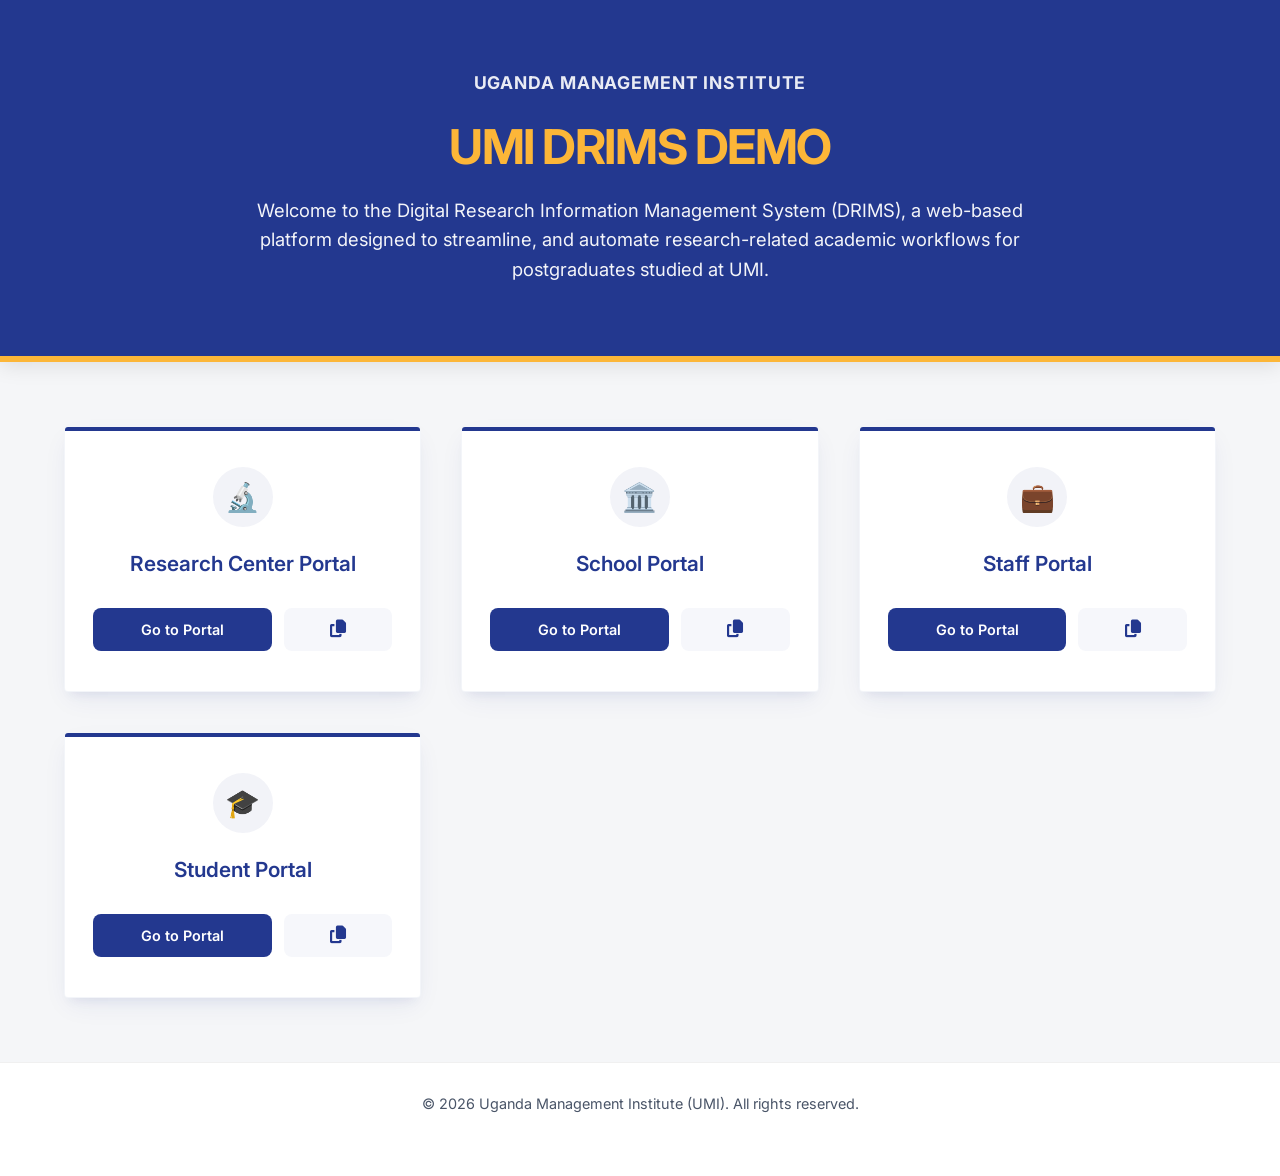
==== index.html @ 0e39c558 "update site" ====
<!DOCTYPE html>
<html lang="en">
<head>
    <meta charset="UTF-8">
    <meta name="viewport" content="width=device-width, initial-scale=1.0">
    <title>UMI DRIMS DEMO</title>
    <link rel="preconnect" href="https://fonts.googleapis.com">
    <link rel="preconnect" href="https://fonts.gstatic.com" crossorigin>
    <link href="https://fonts.googleapis.com/css2?family=Inter:wght@400;500;600;700&display=swap" rel="stylesheet">
    <link rel="stylesheet" href="https://cdnjs.cloudflare.com/ajax/libs/font-awesome/6.5.1/css/all.min.css" crossorigin="anonymous" referrerpolicy="no-referrer" />

    
    <style>
        :root {
            --primary: #23388F;         /* Intergalactic Highway Blue */
            --primary-hover: #192866;   /* Darker Shade Blue */
            --accent-gold: #FCB638;     /* Glowing Lantern Gold */
            --accent-blue: #9FD3EB;     /* Light Budgie Blue */
            --bg-light: #F5F6F8;        /* Gram's Hair Grey */
            --card-bg: #ffffff;
            --text-main: #1A202C;
            --text-muted: #4A5568;
            --shadow: 0 10px 25px -5px rgba(35, 56, 143, 0.08), 0 8px 10px -6px rgba(35, 56, 143, 0.08);
            --shadow-hover: 0 20px 30px -10px rgba(35, 56, 143, 0.18);
            --radius: 4px;
            --transition: all 0.25s cubic-bezier(0.4, 0, 0.2, 1);
        }

        * {
            box-sizing: border-box;
            margin: 0;
            padding: 0;
        }

        body {
            font-family: 'Inter', sans-serif;
            background-color: var(--bg-light);
            color: var(--text-main);
            min-height: 100vh;
            display: flex;
            flex-direction: column;
            align-items: center;
            justify-content: center;
        }

        /* Hero Wrapper to mirror the user manual styling */
        .hero-banner {
            background-color: var(--primary);
            width: 100%;
            padding: 4.5rem 1.5rem;
            text-align: center;
            border-bottom: 6px solid var(--accent-gold);
            color: white;
            box-shadow: 0 4px 20px rgba(0,0,0,0.1);
        }

        .hero-container {
            max-width: 800px;
            margin: 0 auto;
        }

        /* Academic Branding Logo placeholder match */
        .umi-logo-text {
            font-size: 1.1rem;
            font-weight: 700;
            letter-spacing: 0.05em;
            margin-bottom: 1.5rem;
            opacity: 0.9;
        }

        h1 {
            font-size: 3rem;
            font-weight: 700;
            color: var(--accent-gold);
            letter-spacing: -0.03em;
            margin-bottom: 1.25rem;
            text-transform: uppercase;
        }

        .description {
            font-size: 1.15rem;
            line-height: 1.6;
            color: #FFFFFF;
            opacity: 0.95;
            font-weight: 400;
        }

        /* Content Area */
        .main-content {
            max-width: 1200px;
            width: 100%;
            padding: 4rem 1.5rem;
        }

        .grid {
            display: grid;
            grid-template-columns: repeat(auto-fit, minmax(260px, 1fr));
            gap: 2.5rem;
            width: 100%;
        }

        .card {
            background: var(--card-bg);
            border-radius: var(--radius);
            padding: 2.5rem 1.75rem;
            box-shadow: var(--shadow);
            transition: var(--transition);
            display: flex;
            flex-direction: column;
            justify-content: space-between;
            align-items: center;
            border: 1px solid rgba(35, 56, 143, 0.05);
            position: relative;
            overflow: hidden;
        }

        /* Subtle top line indicator on cards matching branding */
        .card::before {
            content: '';
            position: absolute;
            top: 0;
            left: 0;
            width: 100%;
            height: 4px;
            background: var(--primary);
            transition: var(--transition);
        }

        .card:hover::before {
            background: var(--accent-gold);
        }

        .card:hover {
            transform: translateY(-6px);
            box-shadow: var(--shadow-hover);
        }

        .card-icon {
            background: rgba(35, 56, 143, 0.06);
            color: var(--primary);
            width: 60px;
            height: 60px;
            border-radius: 50%;
            display: flex;
            align-items: center;
            justify-content: center;
            font-size: 1.75rem;
            margin-bottom: 1.5rem;
            transition: var(--transition);
        }

        .card:hover .card-icon {
            background: rgba(252, 182, 56, 0.15);
            color: #d68f1c;
        }

        .card-name {
            font-size: 1.3rem;
            font-weight: 600;
            margin-bottom: 2rem;
            color: var(--primary);
            text-align: center;
        }

        .actions {
            display: flex;
            gap: 0.75rem;
            width: 100%;
        }

        .btn {
            font-family: inherit;
            font-size: 0.9rem;
            font-weight: 600;
            padding: 0.8rem 1.2rem;
            border-radius: 8px;
            cursor: pointer;
            transition: var(--transition);
            display: inline-flex;
            align-items: center;
            justify-content: center;
            border: none;
        }

        .btn-primary {
            background: var(--primary);
            color: white;
            text-decoration: none;
            flex: 2;
        }

        .btn-primary:hover {
            background: var(--primary-hover);
        }

        .btn-secondary {
            background: rgba(35, 56, 143, 0.04);
            color: var(--primary);
            flex: 1;
        }

        .btn-secondary:hover {
            background: rgba(35, 56, 143, 0.15);
        }

        /* Active copied state matching Accent Blue palette */
        .btn-secondary.copied {
            background: var(--accent-blue);
            color: #1a4457;
        }

        footer {
            text-align: center;
            padding: 2rem 1.5rem 4rem 1.5rem;
            font-size: 0.9rem;
            color: var(--text-muted);
            width: 100%;
            border-top: 1px solid rgba(0,0,0,0.06);
            background: white;
            margin-top: auto;
        }
    </style>
</head>
<body>

    <header class="hero-banner">
        <div class="hero-container">
            <div class="umi-logo-text">UGANDA MANAGEMENT INSTITUTE</div>
            <h1>UMI DRIMS DEMO</h1>
            <p class="description">
                Welcome to the Digital Research Information Management System (DRIMS), a web-based platform designed to streamline, and automate research-related academic workflows for postgraduates studied at UMI.
            </p>
        </div>
    </header>

    <main class="main-content">
        <div class="grid">
            <div class="card">
                <div class="card-icon">🔬</div>
                <h2 class="card-name">Research Center Portal</h2>
                <div class="actions">
                    <a href="https://drimrcdemo.netlify.app" target="_blank" class="btn btn-primary">Go to Portal</a>
                    <button class="btn btn-secondary" onclick="copyLink('https://drimrcdemo.netlify.app', this)"><i class="fa-solid fa-copy fa-lg"></i></button>
                </div>
            </div>

            <div class="card">
                <div class="card-icon">🏛️</div>
                <h2 class="card-name">School Portal</h2>
                <div class="actions">
                    <a href="https://drimschooldemo.netlify.app" target="_blank" class="btn btn-primary">Go to Portal</a>
                    <button class="btn btn-secondary" onclick="copyLink('https://drimschooldemo.netlify.app', this)"><i class="fa-solid fa-copy fa-lg"></i></button>
                </div>
            </div>

            <div class="card">
                <div class="card-icon">💼</div>
                <h2 class="card-name">Staff Portal</h2>
                <div class="actions">
                    <a href="https://drimstaffdemo.netlify.app" target="_blank" class="btn btn-primary">Go to Portal</a>
                    <button class="btn btn-secondary" onclick="copyLink('https://drimstaffdemo.netlify.app', this)"><i class="fa-solid fa-copy fa-lg"></i></button>
                </div>
            </div>

            <div class="card">
                <div class="card-icon">🎓</div>
                <h2 class="card-name">Student Portal</h2>
                <div class="actions">
                    <a href="https://drimstudentdemo.netlify.app" target="_blank" class="btn btn-primary">Go to Portal</a>
                    <button class="btn btn-secondary" onclick="copyLink('https://drimstudentdemo.netlify.app', this)"><i class="fa-solid fa-copy fa-lg"></i></button>
                </div>
            </div>
        </div>
    </main>

    <footer>
        <p>&copy; 2026 Uganda Management Institute (UMI). All rights reserved.</p>
    </footer>

    <script>
        // Copy function utilizing modern Clipboard Web API
        function copyLink(text, buttonElement) {
            navigator.clipboard.writeText(text).then(() => {
                const originalText = buttonElement.innerText;
                buttonElement.innerText = "Copied!";
                buttonElement.classList.add('copied');
                buttonElement.disabled = true;

                setTimeout(() => {
                    buttonElement.innerText = originalText;
                    buttonElement.classList.remove('copied');
                    buttonElement.disabled = false;
                }, 1800);
            }).catch(err => {
                console.error('Execution failure on copy utility: ', err);
            });
        }
    </script>
</body>
</html>
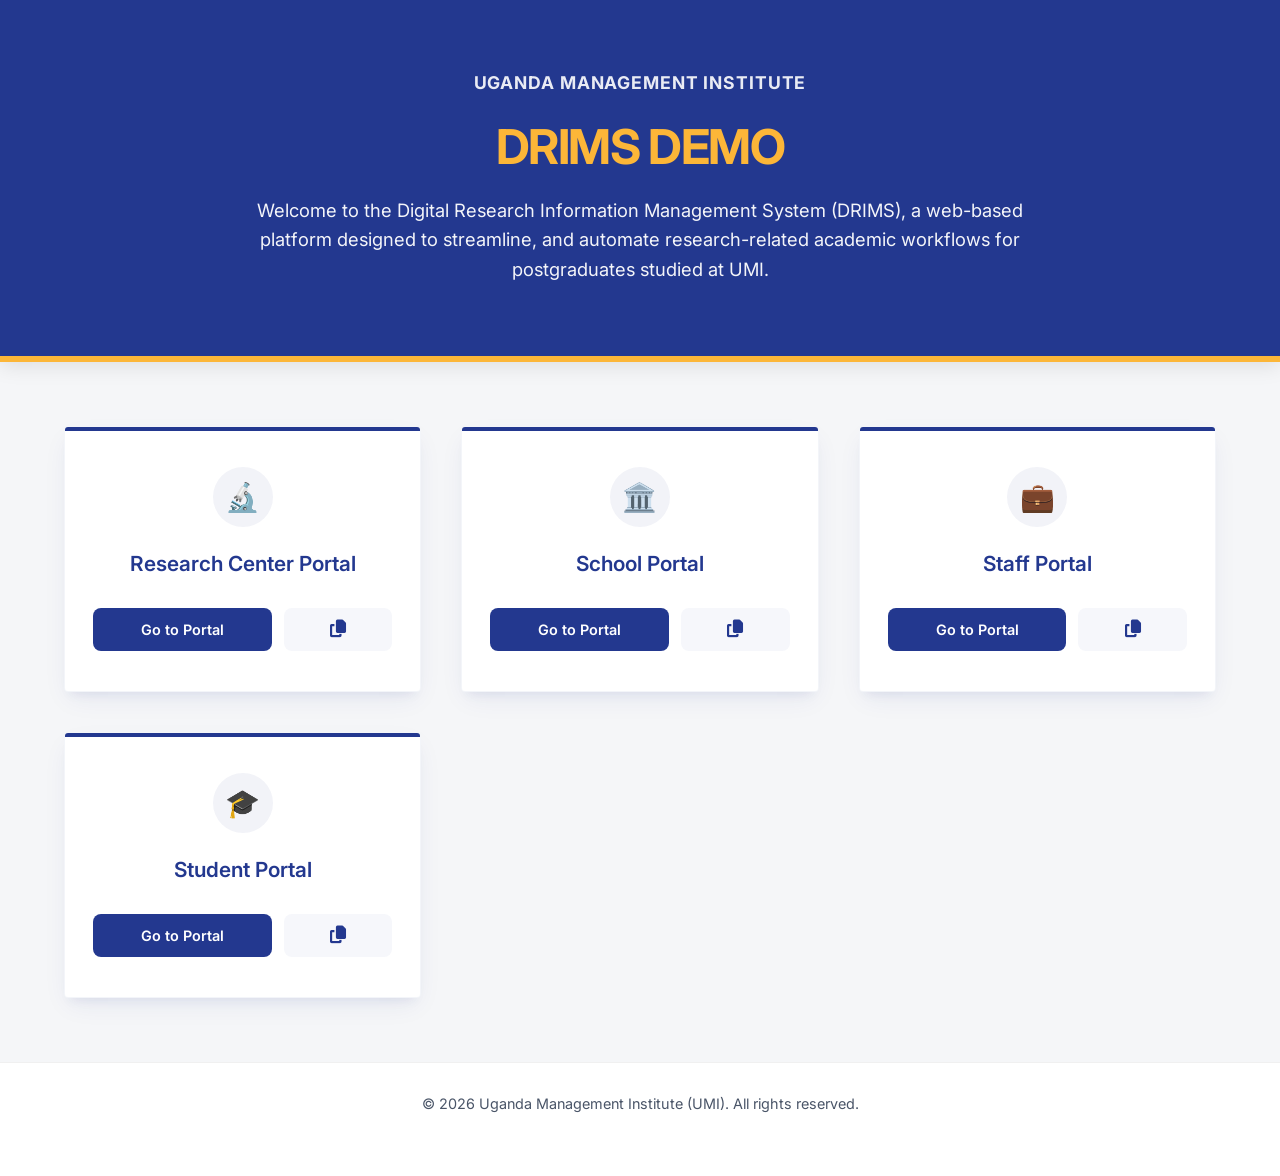
==== commit f3d2a7ad: "update site" ====
--- a/index.html
+++ b/index.html
@@ -226,7 +226,7 @@
     <header class="hero-banner">
         <div class="hero-container">
             <div class="umi-logo-text">UGANDA MANAGEMENT INSTITUTE</div>
-            <h1>UMI DRIMS DEMO</h1>
+            <h1>DRIMS DEMO</h1>
             <p class="description">
                 Welcome to the Digital Research Information Management System (DRIMS), a web-based platform designed to streamline, and automate research-related academic workflows for postgraduates studied at UMI.
             </p>
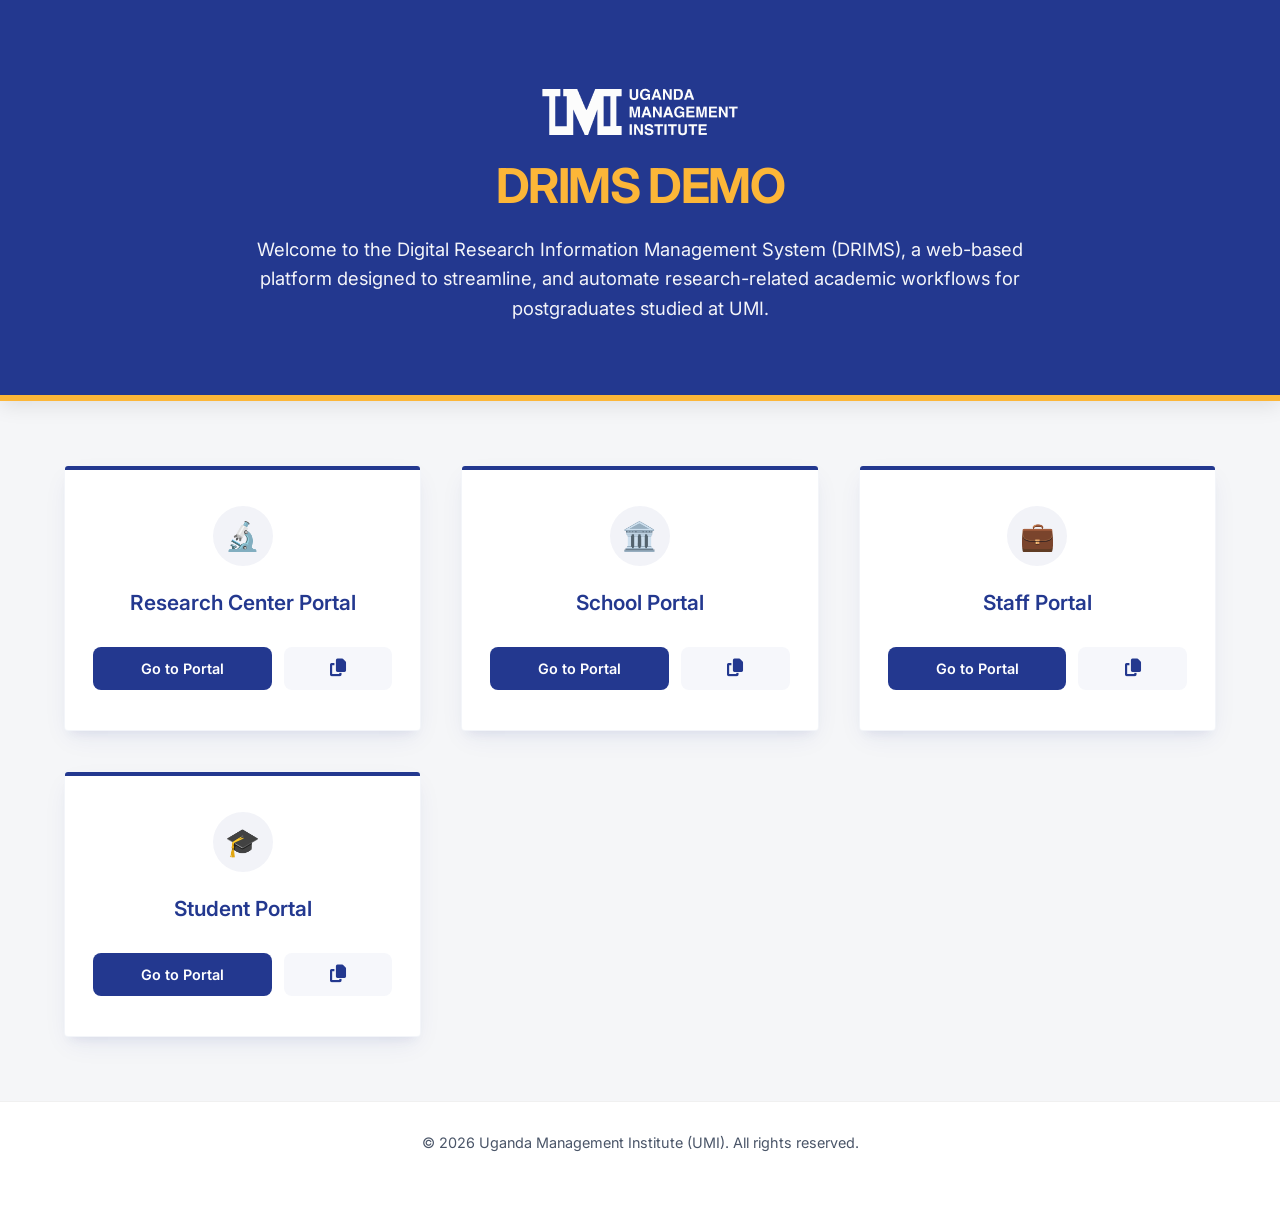
==== commit f655c31d: "update site" ====
--- a/index.html
+++ b/index.html
@@ -225,7 +225,8 @@
 
     <header class="hero-banner">
         <div class="hero-container">
-            <div class="umi-logo-text">UGANDA MANAGEMENT INSTITUTE</div>
+            <img src="/public/logo.png" alt="Uganda Management Institute Logo" class="umi-logo">
+            
             <h1>DRIMS DEMO</h1>
             <p class="description">
                 Welcome to the Digital Research Information Management System (DRIMS), a web-based platform designed to streamline, and automate research-related academic workflows for postgraduates studied at UMI.
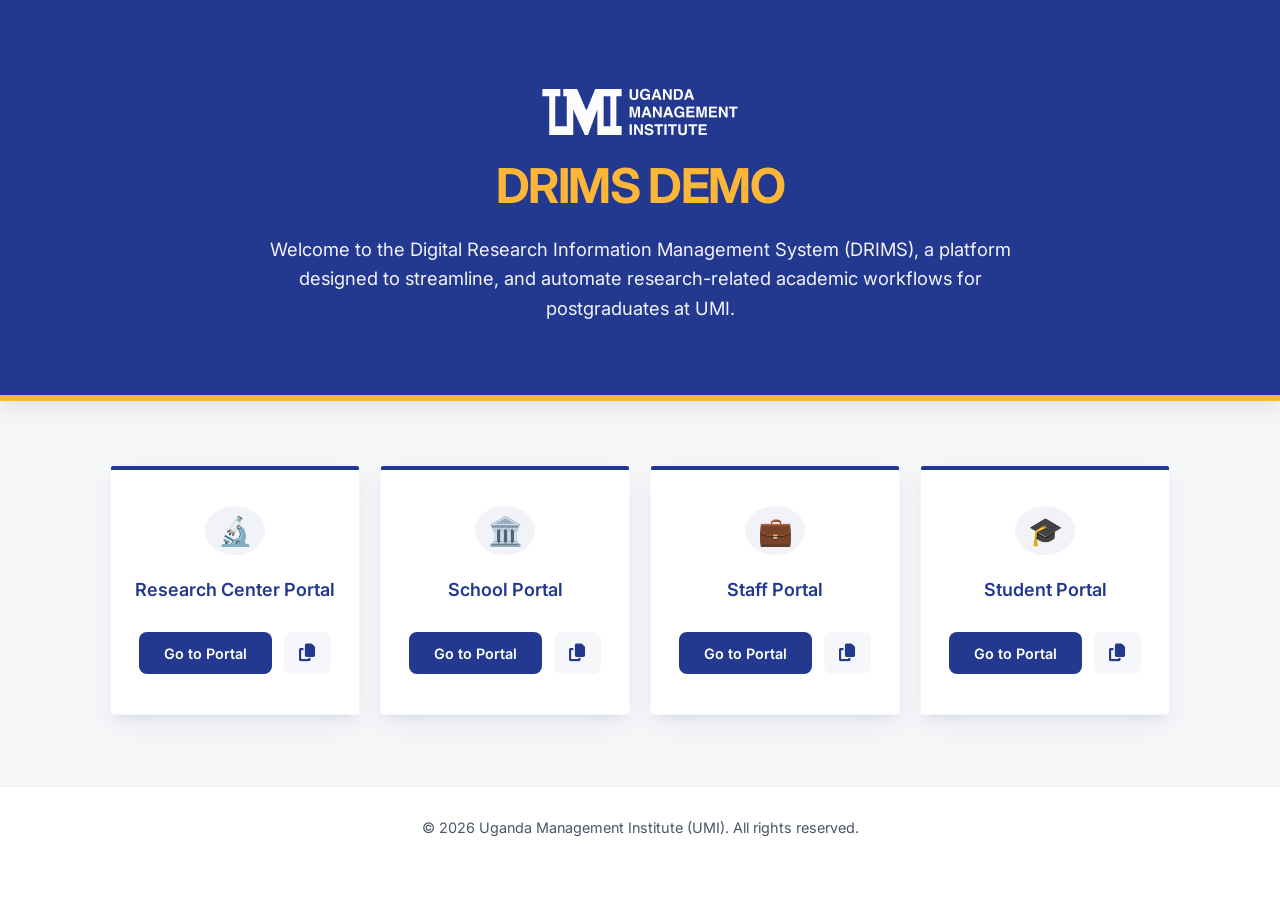
==== commit 14176b51: "update site" ====
--- a/index.html
+++ b/index.html
@@ -22,7 +22,7 @@
             --text-muted: #4A5568;
             --shadow: 0 10px 25px -5px rgba(35, 56, 143, 0.08), 0 8px 10px -6px rgba(35, 56, 143, 0.08);
             --shadow-hover: 0 20px 30px -10px rgba(35, 56, 143, 0.18);
-            --radius: 4px;
+            --radius: 3px;
             --transition: all 0.25s cubic-bezier(0.4, 0, 0.2, 1);
         }
 
@@ -77,6 +77,12 @@
             text-transform: uppercase;
         }
 
+        h2.card-name {
+            width: 220px;
+            font-size: 18px;
+
+        }
+
         .description {
             font-size: 1.15rem;
             line-height: 1.6;
@@ -93,15 +99,19 @@
         }
 
         .grid {
-            display: grid;
-            grid-template-columns: repeat(auto-fit, minmax(260px, 1fr));
-            gap: 2.5rem;
+            display: flex;
+            flex-wrap: wrap;
+            gap: 20px;
+            justify-content: center;
+            align-items: center;
             width: 100%;
         }
 
         .card {
             background: var(--card-bg);
             border-radius: var(--radius);
+            max-height: 250px;
+            width: 250px;
             padding: 2.5rem 1.75rem;
             box-shadow: var(--shadow);
             transition: var(--transition);
@@ -113,6 +123,13 @@
             position: relative;
             overflow: hidden;
         }
+      
+         div.card:nth-of-type(1) {
+             height: 250px;
+             width: 250px;
+        }
+
+
 
         /* Subtle top line indicator on cards matching branding */
         .card::before {
@@ -197,6 +214,7 @@
             background: rgba(35, 56, 143, 0.04);
             color: var(--primary);
             flex: 1;
+            padding: 0;
         }
 
         .btn-secondary:hover {
@@ -229,7 +247,7 @@
             
             <h1>DRIMS DEMO</h1>
             <p class="description">
-                Welcome to the Digital Research Information Management System (DRIMS), a web-based platform designed to streamline, and automate research-related academic workflows for postgraduates studied at UMI.
+                Welcome to the Digital Research Information Management System (DRIMS), a platform designed to streamline, and automate research-related academic workflows for postgraduates at UMI.
             </p>
         </div>
     </header>
@@ -282,14 +300,23 @@
         // Copy function utilizing modern Clipboard Web API
         function copyLink(text, buttonElement) {
             navigator.clipboard.writeText(text).then(() => {
-                const originalText = buttonElement.innerText;
-                buttonElement.innerText = "Copied!";
+                // Select the icon element inside the clicked button
+                const iconElement = buttonElement.querySelector('i');
+                
+                // Save the original classes so we can restore them later
+                const originalClasses = iconElement.className;
+                
+                // Apply the checkmark icon and visual active style class
+                iconElement.className = 'fa-solid fa-check';
                 buttonElement.classList.add('copied');
+                buttonElement.setAttribute('title', 'Copied!');
                 buttonElement.disabled = true;
 
+                // Revert back to original copy icon state after 1.8 seconds
                 setTimeout(() => {
-                    buttonElement.innerText = originalText;
+                    iconElement.className = originalClasses;
                     buttonElement.classList.remove('copied');
+                    buttonElement.setAttribute('title', 'Copy Link');
                     buttonElement.disabled = false;
                 }, 1800);
             }).catch(err => {
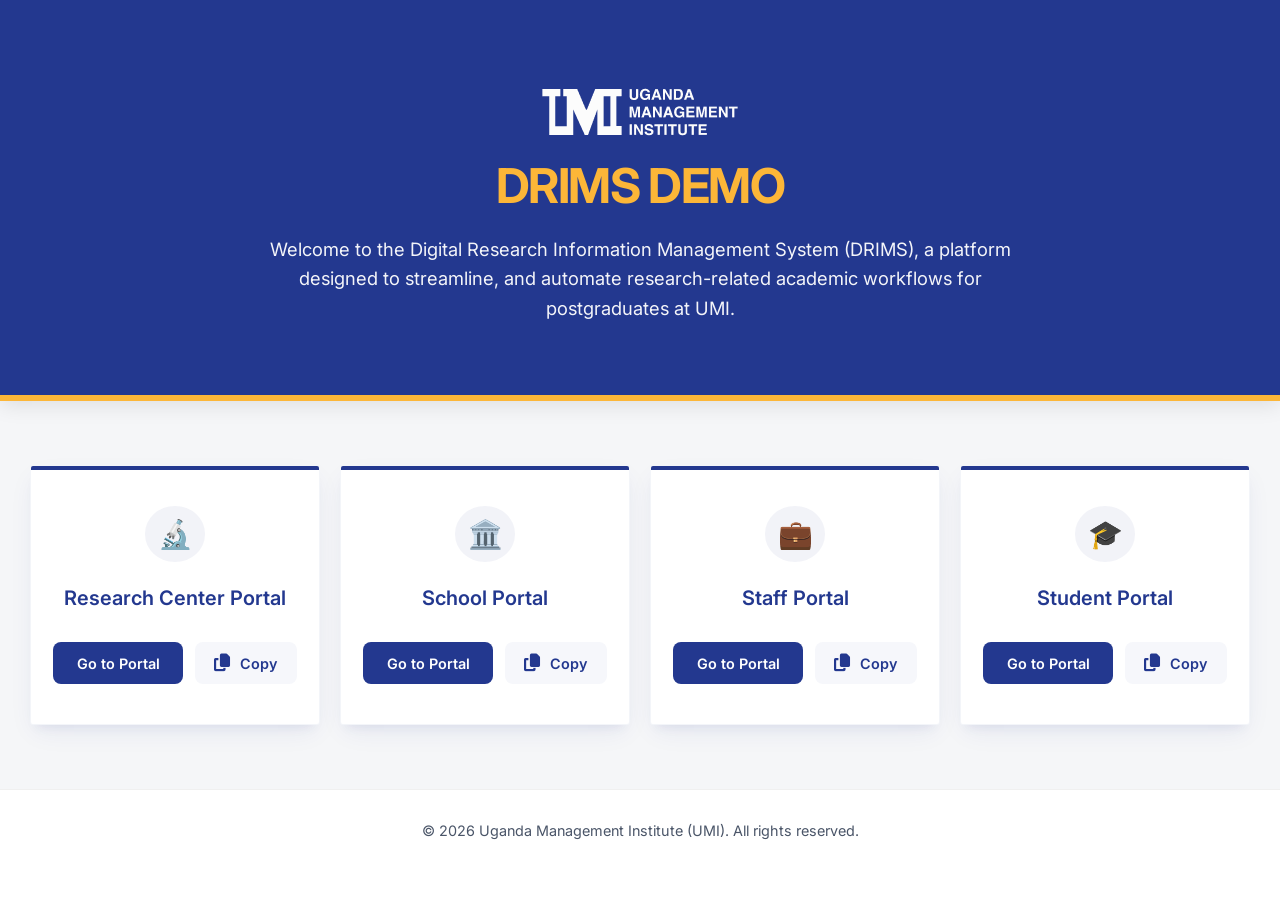
==== commit 7a5adba1: "update site" ====
--- a/index.html
+++ b/index.html
@@ -78,8 +78,8 @@
         }
 
         h2.card-name {
-            width: 220px;
-            font-size: 18px;
+            width: 240px;
+            font-size: 20px;
 
         }
 
@@ -93,7 +93,7 @@
 
         /* Content Area */
         .main-content {
-            max-width: 1200px;
+            max-width: 1280px;
             width: 100%;
             padding: 4rem 1.5rem;
         }
@@ -110,9 +110,9 @@
         .card {
             background: var(--card-bg);
             border-radius: var(--radius);
-            max-height: 250px;
-            width: 250px;
-            padding: 2.5rem 1.75rem;
+            height: 260px;
+            width: 290px;
+            padding: 2.5rem 1.4rem;
             box-shadow: var(--shadow);
             transition: var(--transition);
             display: flex;
@@ -124,10 +124,10 @@
             overflow: hidden;
         }
       
-         div.card:nth-of-type(1) {
+         /* div.card:nth-of-type(1) {
              height: 250px;
              width: 250px;
-        }
+        } */
 
 
 
@@ -214,7 +214,9 @@
             background: rgba(35, 56, 143, 0.04);
             color: var(--primary);
             flex: 1;
-            padding: 0;
+            gap: 10px;
+            text-align: left;
+            justify-content: center;
         }
 
         .btn-secondary:hover {
@@ -259,7 +261,7 @@
                 <h2 class="card-name">Research Center Portal</h2>
                 <div class="actions">
                     <a href="https://drimrcdemo.netlify.app" target="_blank" class="btn btn-primary">Go to Portal</a>
-                    <button class="btn btn-secondary" onclick="copyLink('https://drimrcdemo.netlify.app', this)"><i class="fa-solid fa-copy fa-lg"></i></button>
+                    <button class="btn btn-secondary" onclick="copyLink('https://drimrcdemo.netlify.app', this)"><i class="fa-solid fa-copy fa-lg"></i>Copy</button>
                 </div>
             </div>
 
@@ -268,7 +270,7 @@
                 <h2 class="card-name">School Portal</h2>
                 <div class="actions">
                     <a href="https://drimschooldemo.netlify.app" target="_blank" class="btn btn-primary">Go to Portal</a>
-                    <button class="btn btn-secondary" onclick="copyLink('https://drimschooldemo.netlify.app', this)"><i class="fa-solid fa-copy fa-lg"></i></button>
+                    <button class="btn btn-secondary" onclick="copyLink('https://drimschooldemo.netlify.app', this)"><i class="fa-solid fa-copy fa-lg"></i> Copy</button>
                 </div>
             </div>
 
@@ -277,7 +279,7 @@
                 <h2 class="card-name">Staff Portal</h2>
                 <div class="actions">
                     <a href="https://drimstaffdemo.netlify.app" target="_blank" class="btn btn-primary">Go to Portal</a>
-                    <button class="btn btn-secondary" onclick="copyLink('https://drimstaffdemo.netlify.app', this)"><i class="fa-solid fa-copy fa-lg"></i></button>
+                    <button class="btn btn-secondary" onclick="copyLink('https://drimstaffdemo.netlify.app', this)"><i class="fa-solid fa-copy fa-lg"></i>Copy</button>
                 </div>
             </div>
 
@@ -286,7 +288,7 @@
                 <h2 class="card-name">Student Portal</h2>
                 <div class="actions">
                     <a href="https://drimstudentdemo.netlify.app" target="_blank" class="btn btn-primary">Go to Portal</a>
-                    <button class="btn btn-secondary" onclick="copyLink('https://drimstudentdemo.netlify.app', this)"><i class="fa-solid fa-copy fa-lg"></i></button>
+                    <button class="btn btn-secondary" onclick="copyLink('https://drimstudentdemo.netlify.app', this)"><i class="fa-solid fa-copy fa-lg"></i>Copy</button>
                 </div>
             </div>
         </div>
@@ -300,21 +302,18 @@
         // Copy function utilizing modern Clipboard Web API
         function copyLink(text, buttonElement) {
             navigator.clipboard.writeText(text).then(() => {
-                // Select the icon element inside the clicked button
-                const iconElement = buttonElement.querySelector('i');
+                // Store original template configuration
+                const originalMarkup = buttonElement.innerHTML;
                 
-                // Save the original classes so we can restore them later
-                const originalClasses = iconElement.className;
-                
-                // Apply the checkmark icon and visual active style class
-                iconElement.className = 'fa-solid fa-check';
+                // Set the new layout containing both the checkmark icon and the "Copied!" string literal
+                buttonElement.innerHTML = '<i class="fa-solid fa-check"></i> Copied!';
                 buttonElement.classList.add('copied');
                 buttonElement.setAttribute('title', 'Copied!');
                 buttonElement.disabled = true;
 
-                // Revert back to original copy icon state after 1.8 seconds
+                // Revert safely back to default configuration after timeout expires
                 setTimeout(() => {
-                    iconElement.className = originalClasses;
+                    buttonElement.innerHTML = originalMarkup;
                     buttonElement.classList.remove('copied');
                     buttonElement.setAttribute('title', 'Copy Link');
                     buttonElement.disabled = false;
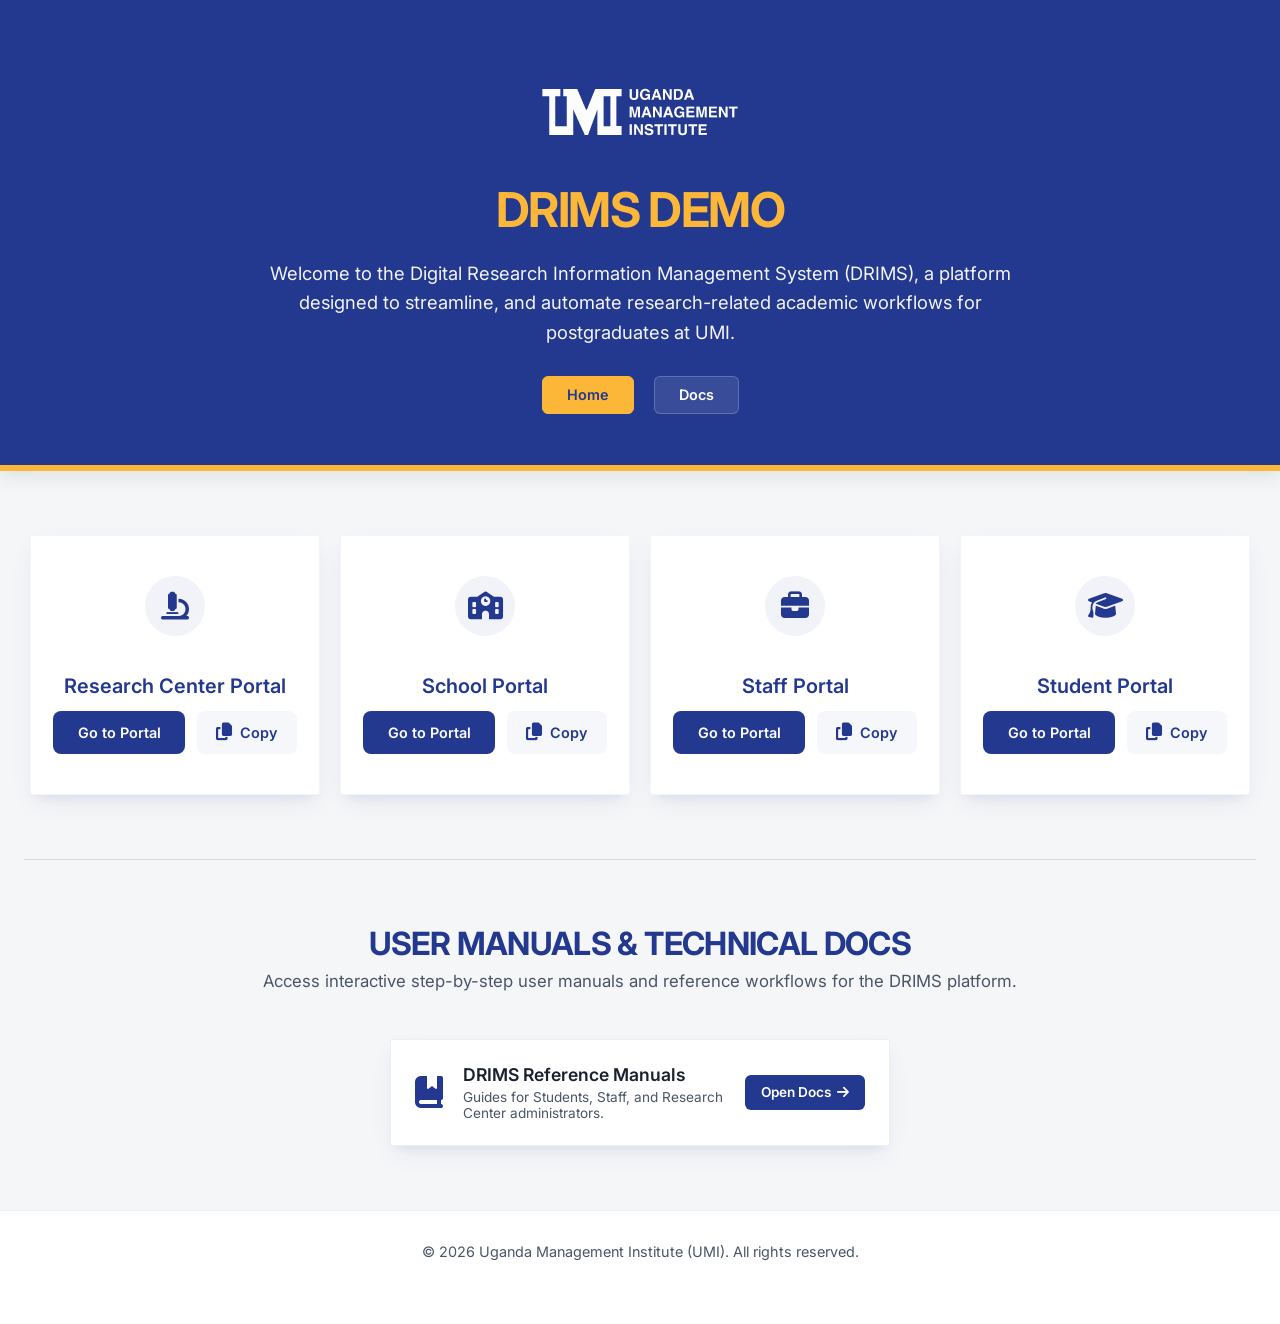
==== commit 0bea51c3: "update site" ====
--- a/index.html
+++ b/index.html
@@ -8,265 +8,42 @@
     <link rel="preconnect" href="https://fonts.gstatic.com" crossorigin>
     <link href="https://fonts.googleapis.com/css2?family=Inter:wght@400;500;600;700&display=swap" rel="stylesheet">
     <link rel="stylesheet" href="https://cdnjs.cloudflare.com/ajax/libs/font-awesome/6.5.1/css/all.min.css" crossorigin="anonymous" referrerpolicy="no-referrer" />
-
     
-    <style>
-        :root {
-            --primary: #23388F;         /* Intergalactic Highway Blue */
-            --primary-hover: #192866;   /* Darker Shade Blue */
-            --accent-gold: #FCB638;     /* Glowing Lantern Gold */
-            --accent-blue: #9FD3EB;     /* Light Budgie Blue */
-            --bg-light: #F5F6F8;        /* Gram's Hair Grey */
-            --card-bg: #ffffff;
-            --text-main: #1A202C;
-            --text-muted: #4A5568;
-            --shadow: 0 10px 25px -5px rgba(35, 56, 143, 0.08), 0 8px 10px -6px rgba(35, 56, 143, 0.08);
-            --shadow-hover: 0 20px 30px -10px rgba(35, 56, 143, 0.18);
-            --radius: 3px;
-            --transition: all 0.25s cubic-bezier(0.4, 0, 0.2, 1);
-        }
-
-        * {
-            box-sizing: border-box;
-            margin: 0;
-            padding: 0;
-        }
-
-        body {
-            font-family: 'Inter', sans-serif;
-            background-color: var(--bg-light);
-            color: var(--text-main);
-            min-height: 100vh;
-            display: flex;
-            flex-direction: column;
-            align-items: center;
-            justify-content: center;
-        }
-
-        /* Hero Wrapper to mirror the user manual styling */
-        .hero-banner {
-            background-color: var(--primary);
-            width: 100%;
-            padding: 4.5rem 1.5rem;
-            text-align: center;
-            border-bottom: 6px solid var(--accent-gold);
-            color: white;
-            box-shadow: 0 4px 20px rgba(0,0,0,0.1);
-        }
-
-        .hero-container {
-            max-width: 800px;
-            margin: 0 auto;
-        }
-
-        /* Academic Branding Logo placeholder match */
-        .umi-logo-text {
-            font-size: 1.1rem;
-            font-weight: 700;
-            letter-spacing: 0.05em;
-            margin-bottom: 1.5rem;
-            opacity: 0.9;
-        }
-
-        h1 {
-            font-size: 3rem;
-            font-weight: 700;
-            color: var(--accent-gold);
-            letter-spacing: -0.03em;
-            margin-bottom: 1.25rem;
-            text-transform: uppercase;
-        }
-
-        h2.card-name {
-            width: 240px;
-            font-size: 20px;
-
-        }
-
-        .description {
-            font-size: 1.15rem;
-            line-height: 1.6;
-            color: #FFFFFF;
-            opacity: 0.95;
-            font-weight: 400;
-        }
-
-        /* Content Area */
-        .main-content {
-            max-width: 1280px;
-            width: 100%;
-            padding: 4rem 1.5rem;
-        }
-
-        .grid {
-            display: flex;
-            flex-wrap: wrap;
-            gap: 20px;
-            justify-content: center;
-            align-items: center;
-            width: 100%;
-        }
-
-        .card {
-            background: var(--card-bg);
-            border-radius: var(--radius);
-            height: 260px;
-            width: 290px;
-            padding: 2.5rem 1.4rem;
-            box-shadow: var(--shadow);
-            transition: var(--transition);
-            display: flex;
-            flex-direction: column;
-            justify-content: space-between;
-            align-items: center;
-            border: 1px solid rgba(35, 56, 143, 0.05);
-            position: relative;
-            overflow: hidden;
-        }
-      
-         /* div.card:nth-of-type(1) {
-             height: 250px;
-             width: 250px;
-        } */
-
-
-
-        /* Subtle top line indicator on cards matching branding */
-        .card::before {
-            content: '';
-            position: absolute;
-            top: 0;
-            left: 0;
-            width: 100%;
-            height: 4px;
-            background: var(--primary);
-            transition: var(--transition);
-        }
-
-        .card:hover::before {
-            background: var(--accent-gold);
-        }
-
-        .card:hover {
-            transform: translateY(-6px);
-            box-shadow: var(--shadow-hover);
-        }
-
-        .card-icon {
-            background: rgba(35, 56, 143, 0.06);
-            color: var(--primary);
-            width: 60px;
-            height: 60px;
-            border-radius: 50%;
-            display: flex;
-            align-items: center;
-            justify-content: center;
-            font-size: 1.75rem;
-            margin-bottom: 1.5rem;
-            transition: var(--transition);
-        }
-
-        .card:hover .card-icon {
-            background: rgba(252, 182, 56, 0.15);
-            color: #d68f1c;
-        }
-
-        .card-name {
-            font-size: 1.3rem;
-            font-weight: 600;
-            margin-bottom: 2rem;
-            color: var(--primary);
-            text-align: center;
-        }
-
-        .actions {
-            display: flex;
-            gap: 0.75rem;
-            width: 100%;
-        }
-
-        .btn {
-            font-family: inherit;
-            font-size: 0.9rem;
-            font-weight: 600;
-            padding: 0.8rem 1.2rem;
-            border-radius: 8px;
-            cursor: pointer;
-            transition: var(--transition);
-            display: inline-flex;
-            align-items: center;
-            justify-content: center;
-            border: none;
-        }
-
-        .btn-primary {
-            background: var(--primary);
-            color: white;
-            text-decoration: none;
-            flex: 2;
-        }
-
-        .btn-primary:hover {
-            background: var(--primary-hover);
-        }
-
-        .btn-secondary {
-            background: rgba(35, 56, 143, 0.04);
-            color: var(--primary);
-            flex: 1;
-            gap: 10px;
-            text-align: left;
-            justify-content: center;
-        }
-
-        .btn-secondary:hover {
-            background: rgba(35, 56, 143, 0.15);
-        }
-
-        /* Active copied state matching Accent Blue palette */
-        .btn-secondary.copied {
-            background: var(--accent-blue);
-            color: #1a4457;
-        }
-
-        footer {
-            text-align: center;
-            padding: 2rem 1.5rem 4rem 1.5rem;
-            font-size: 0.9rem;
-            color: var(--text-muted);
-            width: 100%;
-            border-top: 1px solid rgba(0,0,0,0.06);
-            background: white;
-            margin-top: auto;
-        }
-    </style>
+    <link rel="stylesheet" href="/public/style.css">
 </head>
 <body>
 
     <header class="hero-banner">
         <div class="hero-container">
             <img src="/public/logo.png" alt="Uganda Management Institute Logo" class="umi-logo">
-            
             <h1>DRIMS DEMO</h1>
             <p class="description">
                 Welcome to the Digital Research Information Management System (DRIMS), a platform designed to streamline, and automate research-related academic workflows for postgraduates at UMI.
             </p>
+        </div>
+        <div class="nav-menu">
+          <a href="index.html" class="btn-view-docs active" title="Home Dashboard">
+            Home
+          </a>
+          <a href="docs/index.html" class="btn-view-docs" title="Open Documentation">
+            Docs
+          </a>
         </div>
     </header>
 
     <main class="main-content">
         <div class="grid">
             <div class="card">
-                <div class="card-icon">🔬</div>
+                <div class="card-icon"><i class="fa-solid fa-microscope"></i></div>
                 <h2 class="card-name">Research Center Portal</h2>
                 <div class="actions">
                     <a href="https://drimrcdemo.netlify.app" target="_blank" class="btn btn-primary">Go to Portal</a>
-                    <button class="btn btn-secondary" onclick="copyLink('https://drimrcdemo.netlify.app', this)"><i class="fa-solid fa-copy fa-lg"></i>Copy</button>
+                    <button class="btn btn-secondary" onclick="copyLink('https://drimrcdemo.netlify.app', this)"><i class="fa-solid fa-copy fa-lg"></i> Copy</button>
                 </div>
             </div>
 
             <div class="card">
-                <div class="card-icon">🏛️</div>
+                <div class="card-icon"><i class="fa-solid fa-school"></i></div>
                 <h2 class="card-name">School Portal</h2>
                 <div class="actions">
                     <a href="https://drimschooldemo.netlify.app" target="_blank" class="btn btn-primary">Go to Portal</a>
@@ -275,23 +52,45 @@
             </div>
 
             <div class="card">
-                <div class="card-icon">💼</div>
+                <div class="card-icon"><i class="fa-solid fa-briefcase"></i></div>
                 <h2 class="card-name">Staff Portal</h2>
                 <div class="actions">
                     <a href="https://drimstaffdemo.netlify.app" target="_blank" class="btn btn-primary">Go to Portal</a>
-                    <button class="btn btn-secondary" onclick="copyLink('https://drimstaffdemo.netlify.app', this)"><i class="fa-solid fa-copy fa-lg"></i>Copy</button>
+                    <button class="btn btn-secondary" onclick="copyLink('https://drimstaffdemo.netlify.app', this)"><i class="fa-solid fa-copy fa-lg"></i> Copy</button>
                 </div>
             </div>
 
             <div class="card">
-                <div class="card-icon">🎓</div>
+                <div class="card-icon"><i class="fa-solid fa-graduation-cap"></i></div>
                 <h2 class="card-name">Student Portal</h2>
                 <div class="actions">
                     <a href="https://drimstudentdemo.netlify.app" target="_blank" class="btn btn-primary">Go to Portal</a>
-                    <button class="btn btn-secondary" onclick="copyLink('https://drimstudentdemo.netlify.app', this)"><i class="fa-solid fa-copy fa-lg"></i>Copy</button>
+                    <button class="btn btn-secondary" onclick="copyLink('https://drimstudentdemo.netlify.app', this)"><i class="fa-solid fa-copy fa-lg"></i> Copy</button>
                 </div>
             </div>
         </div>
+
+        <hr class="section-separator">
+
+        <section>
+            <h2 class="section-title">User Manuals & Technical Docs</h2>
+            <p class="section-subtitle">Access interactive step-by-step user manuals and reference workflows for the DRIMS platform.</p>
+            
+            <div class="manuals-container">
+                <div class="manual-card">
+                    <div class="manual-info">
+                        <div class="manual-file-icon"><i class="fa-solid fa-book-bookmark"></i></div>
+                        <div class="manual-meta">
+                            <h3>DRIMS Reference Manuals</h3>
+                            <p>Guides for Students, Staff, and Research Center administrators.</p>
+                        </div>
+                    </div>
+                    <a href="docs/index.html" class="btn-main-view-docs" title="Open Documentation">
+                        Open Docs <i class="fa-solid fa-arrow-right"></i>
+                    </a>
+                </div>
+            </div>
+        </section>
     </main>
 
     <footer>
@@ -299,19 +98,14 @@
     </footer>
 
     <script>
-        // Copy function utilizing modern Clipboard Web API
         function copyLink(text, buttonElement) {
             navigator.clipboard.writeText(text).then(() => {
-                // Store original template configuration
                 const originalMarkup = buttonElement.innerHTML;
-                
-                // Set the new layout containing both the checkmark icon and the "Copied!" string literal
                 buttonElement.innerHTML = '<i class="fa-solid fa-check"></i> Copied!';
                 buttonElement.classList.add('copied');
                 buttonElement.setAttribute('title', 'Copied!');
                 buttonElement.disabled = true;
 
-                // Revert safely back to default configuration after timeout expires
                 setTimeout(() => {
                     buttonElement.innerHTML = originalMarkup;
                     buttonElement.classList.remove('copied');
--- a/public/style.css
+++ b/public/style.css
@@ -0,0 +1,386 @@
+:root {
+    --primary: #23388F;         /* Intergalactic Highway Blue */
+    --primary-hover: #192866;   /* Darker Shade Blue */
+    --accent-gold: #FCB638;     /* Glowing Lantern Gold */
+    --accent-blue: #9FD3EB;     /* Light Budgie Blue */
+    --bg-light: #F5F6F8;        /* Gram's Hair Grey */
+    --card-bg: #ffffff;
+    --text-main: #1A202C;
+    --text-muted: #4A5568;
+    --shadow: 0 10px 25px -5px rgba(35, 56, 143, 0.08), 0 8px 10px -6px rgba(35, 56, 143, 0.08);
+    --shadow-hover: 0 20px 30px -10px rgba(35, 56, 143, 0.18);
+    --radius: 3px;
+    --transition: all 0.25s cubic-bezier(0.4, 0, 0.2, 1);
+}
+
+* {
+    box-sizing: border-box;
+    margin: 0;
+    padding: 0;
+}
+
+body {
+    font-family: 'Inter', sans-serif;
+    background-color: var(--bg-light);
+    color: var(--text-main);
+    min-height: 100vh;
+    display: flex;
+    flex-direction: column;
+    align-items: center;
+    justify-content: center;
+}
+
+/* Hero Wrapper Components */
+.hero-banner {
+    background-color: var(--primary);
+    width: 100%;
+    padding: 4.5rem 1.5rem 3rem 1.5rem;
+    text-align: center;
+    border-bottom: 6px solid var(--accent-gold);
+    color: white;
+    box-shadow: 0 4px 20px rgba(0,0,0,0.1);
+}
+
+.hero-container {
+    max-width: 800px;
+    margin: 0 auto;
+}
+
+.umi-logo {
+    max-width: 240px;
+    height: auto;
+    margin-bottom: 1.5rem;
+    display: inline-block;
+}
+
+h1 {
+    font-size: 3rem;
+    font-weight: 700;
+    color: var(--accent-gold);
+    letter-spacing: -0.03em;
+    margin-bottom: 1.25rem;
+    text-transform: uppercase;
+}
+
+.description {
+    font-size: 1.15rem;
+    line-height: 1.6;
+    color: #FFFFFF;
+    opacity: 0.95;
+    font-weight: 400;
+}
+
+/* Nav Menu Components */
+.nav-menu {
+    display: flex;
+    flex-direction: row;
+    padding: 0.2rem 0.2rem;
+    justify-content: center;
+    align-items: center;
+    margin-top: 25px;
+    gap: 20px;
+}
+
+.nav-menu .btn-view-docs {
+    background: rgba(255, 255, 255, 0.1);
+    color: white;
+    text-decoration: none;
+    border-radius: 6px;
+    padding: 0.6rem 1.5rem;
+    font-size: 0.9rem;
+    font-weight: 600;
+    transition: var(--transition);
+    border: 1px solid rgba(255, 255, 255, 0.2);
+}
+
+.nav-menu .btn-view-docs:hover {
+    background: rgba(255, 255, 255, 0.2);
+    border-color: rgba(255, 255, 255, 0.4);
+}
+
+.nav-menu .btn-view-docs.active {
+    background: var(--accent-gold);
+    color: var(--primary);
+    border-color: var(--accent-gold);
+}
+
+/* Structural Layout Wrapper */
+.main-content {
+    max-width: 1280px;
+    width: 100%;
+    padding: 4rem 1.5rem;
+}
+
+/* Main Page Portal Cards Grid */
+.grid {
+    display: flex;
+    flex-wrap: wrap;
+    gap: 20px;
+    justify-content: center;
+    align-items: center;
+    width: 100%;
+    margin-bottom: 4rem;
+}
+
+/* Documentation Content Grid Override */
+.grid-docs {
+    display: block;
+    width: 100%;
+    margin-bottom: 4rem;
+}
+
+.card {
+    background: var(--card-bg);
+    border-radius: var(--radius);
+    height: 260px;
+    width: 290px;
+    padding: 2.5rem 1.4rem;
+    box-shadow: var(--shadow);
+    transition: var(--transition);
+    display: flex;
+    flex-direction: column;
+    justify-content: space-between;
+    align-items: center;
+    border: 1px solid rgba(35, 56, 143, 0.05);
+    position: relative;
+    overflow: hidden;
+}
+
+.card::before {
+    content: '';
+    position: absolute;
+    top: 0;
+    left: 0;
+    width: 100%;
+    height: 4px;
+    /* background: var(--primary); */
+    transition: var(--transition);
+}
+
+.card:hover::before {
+    /* background: var(--accent-gold); */
+}
+
+.card:hover {
+    transform: translateY(-6px);
+    box-shadow: var(--shadow-hover);
+}
+
+.card-icon {
+    background: rgba(35, 56, 143, 0.06);
+    color: var(--primary);
+    width: 60px;
+    height: 60px;
+    border-radius: 50%;
+    display: flex;
+    align-items: center;
+    justify-content: center;
+    font-size: 1.75rem;
+    margin-bottom: 1.5rem;
+    transition: var(--transition);
+}
+
+.card:hover .card-icon {
+    background: rgba(252, 182, 56, 0.15);
+    color: #d68f1c;
+}
+
+.card-name {
+    width: 240px;
+    font-size: 20px;
+    font-weight: 600;
+    color: var(--primary);
+    text-align: center;
+}
+
+.actions {
+    display: flex;
+    gap: 0.75rem;
+    width: 100%;
+}
+
+/* Dashboard Component Buttons */
+.btn {
+    font-family: inherit;
+    font-size: 0.9rem;
+    font-weight: 600;
+    padding: 0.8rem 1.2rem;
+    border-radius: 8px;
+    cursor: pointer;
+    transition: var(--transition);
+    display: inline-flex;
+    align-items: center;
+    justify-content: center;
+    border: none;
+    gap: 8px;
+}
+
+.btn-primary {
+    background: var(--primary);
+    color: white;
+    text-decoration: none;
+    flex: 2;
+}
+
+.btn-primary:hover {
+    background: var(--primary-hover);
+}
+
+.btn-secondary {
+    background: rgba(35, 56, 143, 0.04);
+    color: var(--primary);
+    flex: 1.3;
+}
+
+.btn-secondary:hover {
+    background: rgba(35, 56, 143, 0.15);
+}
+
+.btn-secondary.copied {
+    background: var(--accent-blue);
+    color: #1a4457;
+}
+
+/* Sections Separation Lines */
+.section-separator {
+    border: 0;
+    height: 1px;
+    background: rgba(35, 56, 143, 0.15);
+    margin: 2rem 0 4rem 0;
+}
+
+.section-title {
+    font-size: 2rem;
+    font-weight: 700;
+    color: var(--primary);
+    text-align: center;
+    margin-bottom: 0.5rem;
+    text-transform: uppercase;
+    letter-spacing: -0.02em;
+}
+
+.section-subtitle {
+    text-align: center;
+    color: var(--text-muted);
+    margin-bottom: 3rem;
+    font-size: 1.05rem;
+}
+
+/* Documentation Manual Cards Layout elements */
+.manuals-container {
+    display: flex;
+    flex-wrap: wrap;
+    gap: 20px;
+    justify-content: center;
+    width: 100%;
+}
+
+.manual-card {
+    background: white;
+    border-radius: var(--radius);
+    padding: 1.5rem;
+    box-shadow: var(--shadow);
+    display: flex;
+    align-items: center;
+    justify-content: space-between;
+    width: 100%;
+    max-width: 500px;
+    transition: var(--transition);
+    border: 1px solid rgba(35, 56, 143, 0.08);
+}
+
+.docs-layout .manual-card {
+    max-width: 450px;
+    /* border-left: 5px solid var(--accent-gold); */
+}
+
+.manual-card:hover {
+    transform: translateY(-4px);
+    box-shadow: var(--shadow-hover);
+    border-color: var(--accent-gold);
+}
+
+.docs-layout .manual-card:hover {
+    transform: translateX(4px);
+}
+
+.manual-info {
+    display: flex;
+    align-items: center;
+    gap: 1.25rem;
+}
+
+.manual-file-icon {
+    color: var(--primary); 
+    font-size: 2rem;
+}
+
+.docs-layout .manual-file-icon {
+    color: #E53E3E;
+}
+
+.manual-meta h3 {
+    font-size: 1.1rem;
+    font-weight: 600;
+    color: var(--text-main);
+    margin-bottom: 0.25rem;
+}
+
+.manual-meta p, .manual-meta span {
+    font-size: 0.85rem;
+    color: var(--text-muted);
+    display: block;
+}
+
+/* View and Download Anchors inside manuals layout */
+.btn-main-view-docs {
+    background: var(--primary);
+    color: white;
+    text-decoration: none;
+    border-radius: 6px;
+    padding: 0.6rem 1rem;
+    font-size: 0.85rem;
+    font-weight: 600;
+    display: flex;
+    align-items: center;
+    gap: 6px;
+    transition: var(--transition);
+    white-space: nowrap;
+}
+
+.btn-main-view-docs:hover {
+    background: var(--accent-gold);
+    color: var(--primary);
+}
+
+.btn-download {
+    background: var(--primary);
+    color: white;
+    text-decoration: none;
+    border-radius: 50%;
+    width: 42px;
+    height: 42px;
+    display: flex;
+    align-items: center;
+    justify-content: center;
+    transition: var(--transition);
+    font-size: 1rem;
+}
+
+.btn-download:hover {
+    background: var(--accent-gold);
+    color: var(--primary);
+    transform: scale(1.05);
+}
+
+/* Global Footer Layout */
+footer {
+    text-align: center;
+    padding: 2rem 1.5rem 4rem 1.5rem;
+    font-size: 0.9rem;
+    color: var(--text-muted);
+    width: 100%;
+    border-top: 1px solid rgba(0,0,0,0.06);
+    background: white;
+    margin-top: auto;
+}
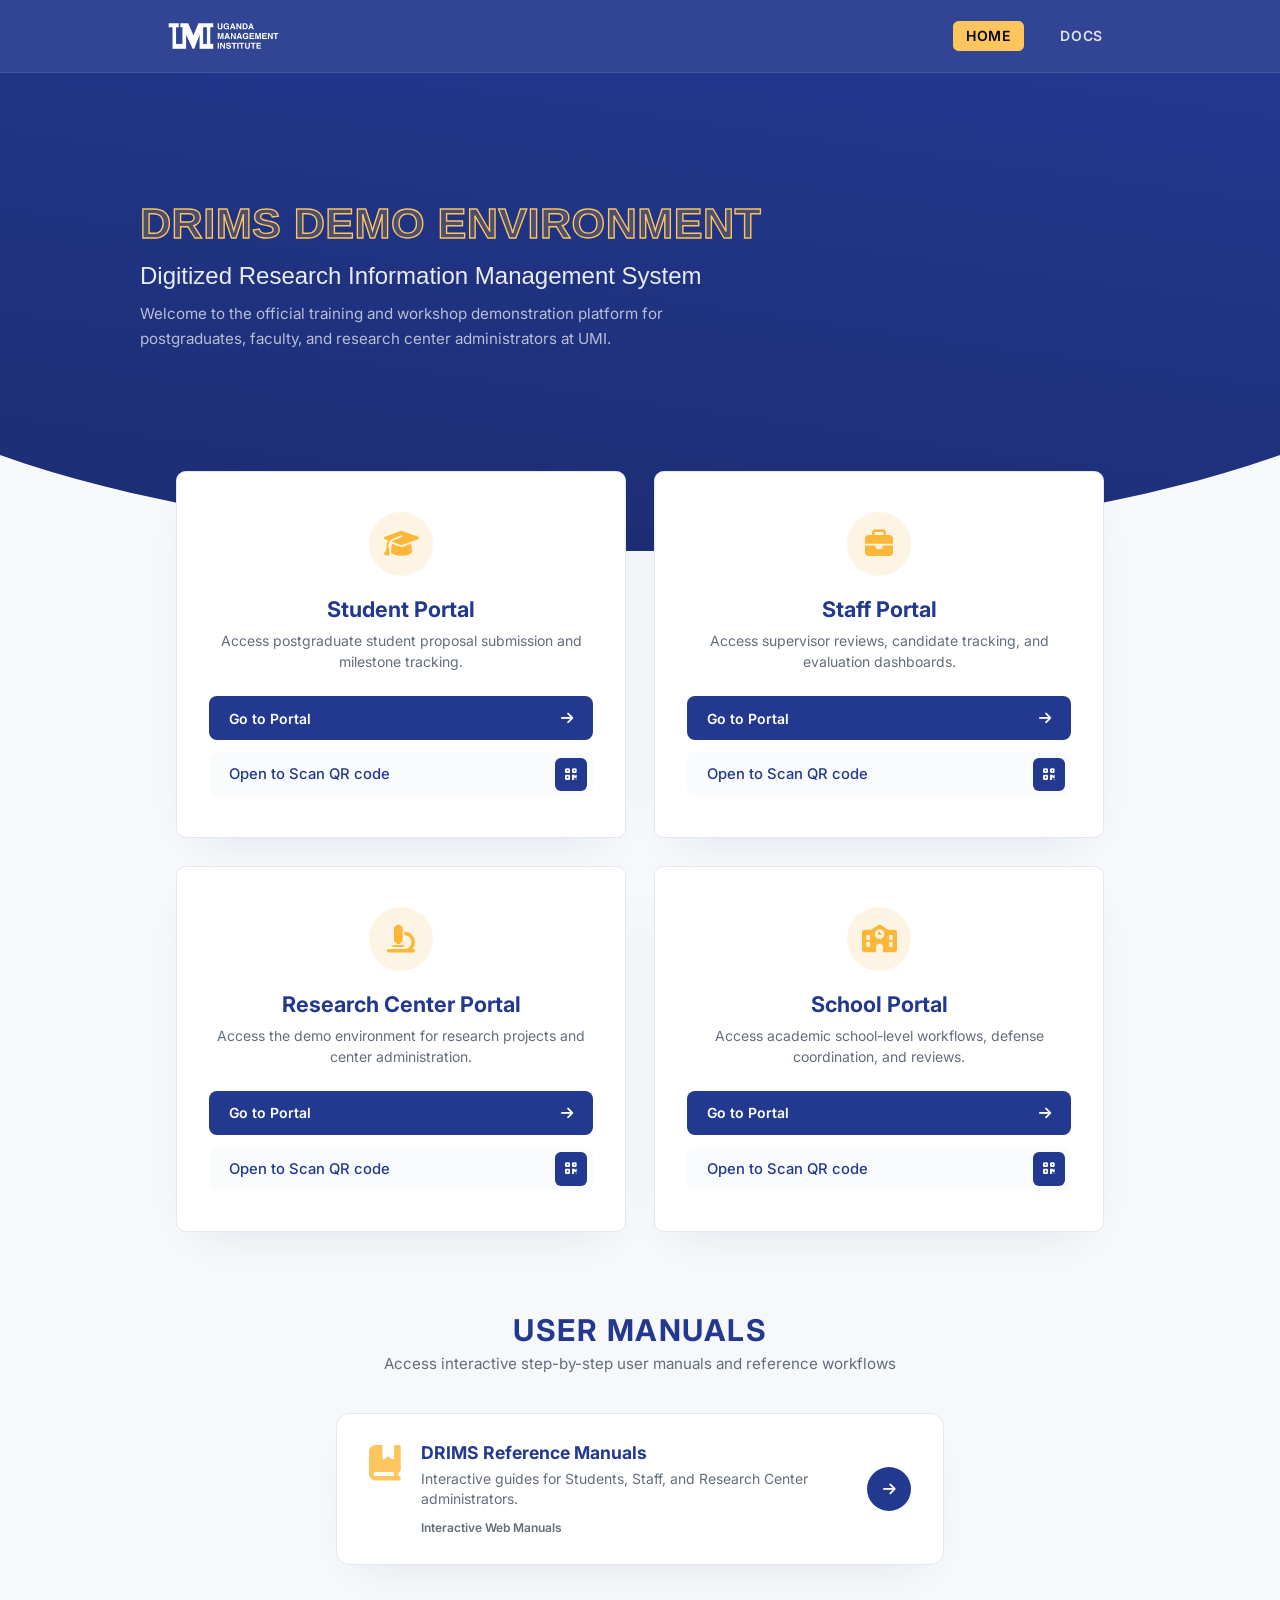
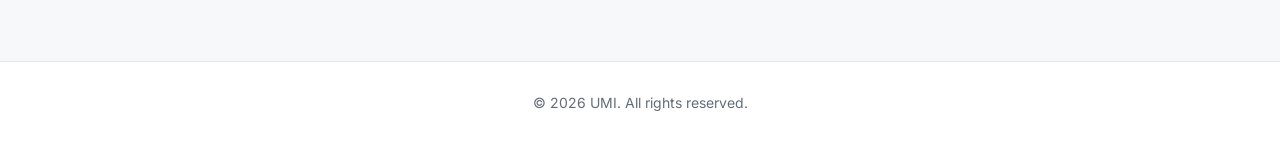
==== commit 555fc4a9: "updating css" ====
--- a/index.html
+++ b/index.html
@@ -3,90 +3,187 @@
 <head>
     <meta charset="UTF-8">
     <meta name="viewport" content="width=device-width, initial-scale=1.0">
-    <title>UMI DRIMS DEMO</title>
-    <link rel="preconnect" href="https://fonts.googleapis.com">
-    <link rel="preconnect" href="https://fonts.gstatic.com" crossorigin>
-    <link href="https://fonts.googleapis.com/css2?family=Inter:wght@400;500;600;700&display=swap" rel="stylesheet">
+    <title>DRIMS DEMO - UMI</title>
+
+    <!-- Favicon Links using icon.png -->
+    <link rel="icon" type="image/png" sizes="32x32" href="/public/icon.png">
+    <link rel="icon" type="image/png" sizes="16x16" href="/public/icon.png">
+    <link rel="apple-touch-icon" sizes="180x180" href="/public/icon.png">
+
+    <!-- FontAwesome for Icons -->
     <link rel="stylesheet" href="https://cdnjs.cloudflare.com/ajax/libs/font-awesome/6.5.1/css/all.min.css" crossorigin="anonymous" referrerpolicy="no-referrer" />
     
-    <link rel="stylesheet" href="/public/style.css">
+    <script src="/main.js"></script>
+
+    <!-- Custom Stylesheet -->
+    <link rel="stylesheet" href="style.css">
+
 </head>
 <body>
-
-    <header class="hero-banner">
+<main class="main-wrapper">
+
+    <!-- Header & Curved Hero Section -->
+    <!-- <header class="hero-banner">
         <div class="hero-container">
             <img src="/public/logo.png" alt="Uganda Management Institute Logo" class="umi-logo">
-            <h1>DRIMS DEMO</h1>
+            <h1 class="outline-title">DRIMS Demo Environment</h1>
+            <p class="hero-subtitle">Digitized Research Information Management System</p>
             <p class="description">
-                Welcome to the Digital Research Information Management System (DRIMS), a platform designed to streamline, and automate research-related academic workflows for postgraduates at UMI.
+                Welcome to the official training and workshop demonstration platform for postgraduates, faculty, and research center administrators at UMI.
             </p>
         </div>
-        <div class="nav-menu">
-          <a href="index.html" class="btn-view-docs active" title="Home Dashboard">
-            Home
-          </a>
-          <a href="docs/index.html" class="btn-view-docs" title="Open Documentation">
-            Docs
-          </a>
+
+        <svg class="hero-divider" viewBox="0 0 1440 120" preserveAspectRatio="none" aria-hidden="true">
+            <path d="M0 0C240 96 600 120 720 120C840 120 1200 96 1440 0V120H0V0Z" fill="currentColor"></path>
+        </svg>
+    </header> -->
+
+      <!-- Top Navigation Header -->
+    <header class="top-nav-header">
+        <div class="nav-container">
+            <a href="../index.html" class="nav-brand">
+                <img src="../public/logo.png" alt="Uganda Management Institute Logo" class="nav-logo">
+            </a>
+            <nav class="nav-menu">
+                <a href="/index_2.html" class="nav-link active">HOME</a>
+                <a href="docs.html" class="nav-link">DOCS</a>
+            </nav>
         </div>
     </header>
 
+    <section class="hero-banner">
+        <div class="hero-container">
+            <h1 class="outline-title">DRIMS Demo Environment</h1>
+            <p class="hero-subtitle">Digitized Research Information Management System</p>
+            <p class="description">
+                Welcome to the official training and workshop demonstration platform for postgraduates, faculty, and research center administrators at UMI.
+            </p>
+        </div>
+        
+        <!-- Curved Bottom Divider SVG -->
+        <svg class="hero-divider" viewBox="0 0 1440 120" preserveAspectRatio="none" aria-hidden="true">
+            <path d="M0 0C240 96 600 120 720 120C840 120 1200 96 1440 0V120H0V0Z" fill="currentColor"></path>
+        </svg>
+    </section>
+
     <main class="main-content">
-        <div class="grid">
-            <div class="card">
-                <div class="card-icon"><i class="fa-solid fa-microscope"></i></div>
-                <h2 class="card-name">Research Center Portal</h2>
-                <div class="actions">
-                    <a href="https://drimrcdemo.netlify.app" target="_blank" class="btn btn-primary">Go to Portal</a>
-                    <button class="btn btn-secondary" onclick="copyLink('https://drimrcdemo.netlify.app', this)"><i class="fa-solid fa-copy fa-lg"></i> Copy</button>
-                </div>
-            </div>
-
-            <div class="card">
-                <div class="card-icon"><i class="fa-solid fa-school"></i></div>
-                <h2 class="card-name">School Portal</h2>
-                <div class="actions">
-                    <a href="https://drimschooldemo.netlify.app" target="_blank" class="btn btn-primary">Go to Portal</a>
-                    <button class="btn btn-secondary" onclick="copyLink('https://drimschooldemo.netlify.app', this)"><i class="fa-solid fa-copy fa-lg"></i> Copy</button>
-                </div>
-            </div>
-
-            <div class="card">
-                <div class="card-icon"><i class="fa-solid fa-briefcase"></i></div>
-                <h2 class="card-name">Staff Portal</h2>
-                <div class="actions">
-                    <a href="https://drimstaffdemo.netlify.app" target="_blank" class="btn btn-primary">Go to Portal</a>
-                    <button class="btn btn-secondary" onclick="copyLink('https://drimstaffdemo.netlify.app', this)"><i class="fa-solid fa-copy fa-lg"></i> Copy</button>
-                </div>
-            </div>
-
-            <div class="card">
-                <div class="card-icon"><i class="fa-solid fa-graduation-cap"></i></div>
-                <h2 class="card-name">Student Portal</h2>
-                <div class="actions">
-                    <a href="https://drimstudentdemo.netlify.app" target="_blank" class="btn btn-primary">Go to Portal</a>
-                    <button class="btn btn-secondary" onclick="copyLink('https://drimstudentdemo.netlify.app', this)"><i class="fa-solid fa-copy fa-lg"></i> Copy</button>
-                </div>
-            </div>
-        </div>
-
-        <hr class="section-separator">
-
-        <section>
-            <h2 class="section-title">User Manuals & Technical Docs</h2>
-            <p class="section-subtitle">Access interactive step-by-step user manuals and reference workflows for the DRIMS platform.</p>
+        <!-- Demo Portals Grid Section -->
+        <section class="portal-grid-container">
             
-            <div class="manuals-container">
-                <div class="manual-card">
+            <!-- Student Portal Card -->
+            <div class="portal-main-card shadow-card">
+                <div class="portal-icon-wrapper">
+                    <i class="fa-solid fa-graduation-cap"></i>
+                </div>
+                <h2 class="portal-headline">Student Portal</h2>
+                <p class="portal-subheadline">Access postgraduate student proposal submission and milestone tracking.</p>
+                
+                <div class="portal-actions-wrapper">
+                    <a href="https://drimstudentdemo.netlify.app" target="_blank" class="btn btn-primary">
+                        <span>Go to Portal</span>
+                        <i class="fa-solid fa-arrow-right"></i>
+                    </a>
+                    
+                    <div class="bodyqr-container">
+                        <span class="bodyqr-text">Open to Scan QR code</span>
+                        <button aria-label="Show QR Code" class="btn-copy-action" onclick="openQrModal('https://drimstudentdemo.netlify.app', 'DRIMS Portal')">
+                            <i class="fa-solid fa-qrcode"></i>
+                        </button>
+                    </div>
+                </div>
+            </div>
+
+            <!-- Staff Portal Card -->
+            <div class="portal-main-card shadow-card">
+                <div class="portal-icon-wrapper">
+                    <i class="fa-solid fa-briefcase"></i>
+                </div>
+                <h2 class="portal-headline">Staff Portal</h2>
+                <p class="portal-subheadline">Access supervisor reviews, candidate tracking, and evaluation dashboards.</p>
+                
+                <div class="portal-actions-wrapper">
+                    <a href="https://drimstaffdemo.netlify.app" target="_blank" class="btn btn-primary">
+                        <span>Go to Portal</span>
+                        <i class="fa-solid fa-arrow-right"></i>
+                    </a>
+                    
+                    <div class="bodyqr-container">
+                        <span class="bodyqr-text">Open to Scan QR code</span>
+                        <button aria-label="Show QR Code" class="btn-copy-action" onclick="openQrModal('https://drimstaffdemo.netlify.app', 'DRIMS Portal')">
+                            <i class="fa-solid fa-qrcode"></i>
+                        </button>
+                    </div>
+                </div>
+            </div>
+
+            <!-- Research Center Portal Card -->
+            <div class="portal-main-card shadow-card">
+                <div class="portal-icon-wrapper">
+                    <i class="fa-solid fa-microscope"></i>
+                </div>
+                <h2 class="portal-headline">Research Center Portal</h2>
+                <p class="portal-subheadline">Access the demo environment for research projects and center administration.</p>
+                
+                <div class="portal-actions-wrapper">
+                    <a href="https://drimrcdemo.netlify.app" target="_blank" class="btn btn-primary">
+                        <span>Go to Portal</span>
+                        <i class="fa-solid fa-arrow-right"></i>
+                    </a>
+
+                    <div class="bodyqr-container">
+                        <span class="bodyqr-text">Open to Scan QR code</span>
+                        <button aria-label="Show QR Code" class="btn-copy-action" onclick="openQrModal('https://drimrcdemo.netlify.app', 'DRIMS Portal')">
+                            <i class="fa-solid fa-qrcode"></i>
+                        </button>
+                    </div>
+                </div>
+            </div>
+
+            <!-- School Portal Card -->
+            <div class="portal-main-card shadow-card">
+                <div class="portal-icon-wrapper">
+                    <i class="fa-solid fa-school"></i>
+                </div>
+                <h2 class="portal-headline">School Portal</h2>
+                <p class="portal-subheadline">Access academic school-level workflows, defense coordination, and reviews.</p>
+                
+                <div class="portal-actions-wrapper">
+                    <a href="https://drimschooldemo.netlify.app" target="_blank" class="btn btn-primary">
+                        <span>Go to Portal</span>
+                        <i class="fa-solid fa-arrow-right"></i>
+                    </a>
+                    
+                    <div class="bodyqr-container">
+                        <span class="bodyqr-text">Open to Scan QR code</span>
+                        <button aria-label="Show QR Code" class="btn-copy-action" onclick="openQrModal('https://drimschooldemo.netlify.app', 'DRIMS Portal')">
+                            <i class="fa-solid fa-qrcode"></i>
+                        </button>
+                    </div>
+                </div>
+            </div>
+
+        </section>
+        
+
+        <!-- Reference Guides Section -->
+        <section id="guides" class="guides-section">
+            <div class="section-header">
+                <h2 class="section-title">User Manuals</h2>
+                <p class="section-subtitle">Access interactive step-by-step user manuals and reference workflows</p>
+            </div>
+
+            <div class="manuals-grid">
+                <div class="manual-card shadow-card">
                     <div class="manual-info">
-                        <div class="manual-file-icon"><i class="fa-solid fa-book-bookmark"></i></div>
+                        <i class="fa-solid fa-book-bookmark manual-file-icon"></i>
                         <div class="manual-meta">
                             <h3>DRIMS Reference Manuals</h3>
-                            <p>Guides for Students, Staff, and Research Center administrators.</p>
+                            <p>Interactive guides for Students, Staff, and Research Center administrators.</p>
+                            <span>Interactive Web Manuals</span>
                         </div>
                     </div>
-                    <a href="docs/index.html" class="btn-main-view-docs" title="Open Documentation">
-                        Open Docs <i class="fa-solid fa-arrow-right"></i>
+                    <a href="/docs.html" aria-label="Open Documentation" class="btn-download">
+                        <i class="fa-solid fa-arrow-right"></i>
                     </a>
                 </div>
             </div>
@@ -94,28 +191,28 @@
     </main>
 
     <footer>
-        <p>&copy; 2026 Uganda Management Institute (UMI). All rights reserved.</p>
+        <p>&copy; 2026 <a class="company-link" aria-label="UMI official website" href="https://umi.ac.ug/">UMI</a>. All rights reserved.</p>
     </footer>
 
-    <script>
-        function copyLink(text, buttonElement) {
-            navigator.clipboard.writeText(text).then(() => {
-                const originalMarkup = buttonElement.innerHTML;
-                buttonElement.innerHTML = '<i class="fa-solid fa-check"></i> Copied!';
-                buttonElement.classList.add('copied');
-                buttonElement.setAttribute('title', 'Copied!');
-                buttonElement.disabled = true;
-
-                setTimeout(() => {
-                    buttonElement.innerHTML = originalMarkup;
-                    buttonElement.classList.remove('copied');
-                    buttonElement.setAttribute('title', 'Copy Link');
-                    buttonElement.disabled = false;
-                }, 1800);
-            }).catch(err => {
-                console.error('Execution failure on copy utility: ', err);
-            });
-        }
-    </script>
+</main>
+
+
+      <!-- QR Code Modal Dialog (Place right before </body>) -->
+    <div id="qrModal" class="modal-backdrop" onclick="closeQrModal(event)">
+    <div class="modal-card shadow-card" onclick="event.stopPropagation()">
+        <button class="modal-close-btn" onclick="closeQrModal()" aria-label="Close modal">
+            <i class="fa-solid fa-xmark"></i>
+        </button>
+        <div class="modal-header">
+            <h3 id="modalTitle" class="modal-title">Scan QR Code</h3>
+            <p id="modalSubtitle" class="modal-subtitle">Scan with your mobile camera to launch portal</p>
+        </div>
+        <div class="qr-code-wrapper">
+            <img id="qrCodeImage" src="" alt="Portal QR Code" class="qr-code-img">
+        </div>
+        <div class="modal-footer">
+            <code id="modalUrlDisplay" class="modal-url-text"></code>
+        </div>
+    </div>
 </body>
 </html>
--- a/style.css
+++ b/style.css
@@ -0,0 +1,650 @@
+@custom-variant dark (&:is(.dark *));
+
+/*
+ * Imported Fonts
+ */
+@import url('https://fonts.googleapis.com/css2?family=Inter:ital,opsz,wght@0,14..32,100..900;1,14..32,100..900&family=Source+Sans+3:ital,wght@0,200..900;1,200..900&display=swap');
+
+/*
+ * Design System Definition
+ */
+:root {
+    /* Custom Brand Theme Colors */
+    --primary: hsl(228, 61%, 35%);         /* Intergalactic Highway Blue (#23388F) */
+    --primary-hover: rgb(11, 16, 99);   /* Darker Shade Blue (#192866) */
+    --accent-gold: hsl(39, 98%, 68%);        /* Glowing Lantern Gold (#FCB638) */
+    --accent-blue: rgb(145, 219, 242);       /* Light Budgie Blue (#9FD3EB) */
+    --bg-light: rgb(246, 248, 249);      /* Off-White Background (#F5F6F8) */
+    --card-bg: rgb(255, 255, 255);                    /* Pure White Cards */
+    --text-main: rgb(24, 31, 46);         /* Dark Charcoal Text (#1A202C) */
+    --text-muted: rgb(99, 109, 123);     /* Muted Grey Text (#4A5568) */
+
+    --accent-gold-20: rgba(247, 185, 40, 0.200); 
+    
+    /* Layout & Surface Variables */
+    --radius: 0.35rem;
+    --background: var(--bg-light);
+    --foreground: var(--text-main);
+    --card: var(--card-bg);
+    --navy-deep: #060917;
+    --gradient-hero: linear-gradient(188deg, #23388F, #1C2D72);
+    
+    /* Elevations & Shadows */
+    --shadow: 0 10px 25px -5px #18277f10, 0 8px 10px -6px oklch(0.33 0.147 268.5 / 0.08);
+    --shadow-hover: 0 20px 30px -10px #18277f60;
+    --shadow-card: 0 18px 45px -24px #18277f20;
+    --transition: all 0.25s cubic-bezier(0.4, 0, 0.2, 1);
+    
+    /* Typography Tokens */
+    --font-display: "Inter", sans-serif;
+    --font-body: "Inter", sans-serif;
+    --border: oklch(0.929 0.013 255.508);
+}
+
+/* Global Reset & Base Styles */
+* {
+    box-sizing: border-box;
+    margin: 0;
+    padding: 0;
+    border-color: var(--border);
+}
+
+html {
+    scroll-behavior: smooth;
+}
+
+body {
+    font-family: var(--font-body);
+    background-color: var(--background);
+    color: var(--foreground);
+    min-height: 100vh;
+}
+
+.main-wrapper {
+    min-height: 100vh;
+    display: flex;
+    flex-direction: column;
+}
+
+/* Top Navigation Bar Header */
+.top-nav-header {
+    background: hsla(228, 61%, 34%, 0.93);
+    /* box-shadow: 0 4px 20px rgba(0, 0, 0, 0.1); */
+    backdrop-filter: blur(6px);
+    -webkit-backdrop-filter: blur(6px);
+    border-bottom: 1px solid rgba(255, 255, 255, 0.1);
+    position: sticky;
+    top: 0;
+    z-index: 100;
+    width: 100%;
+}
+
+.nav-container {
+
+    max-width: 1000px;
+    margin: 0 auto;
+    padding: 0.85rem 1.5rem;
+    display: flex;
+    align-items: center;
+    justify-content: space-between;
+}
+
+.nav-logo {
+    height: 2.8rem;
+    width: auto;
+    display: block;
+}
+
+.nav-menu {
+    display: flex;
+    align-items: center;
+    gap: 1.5rem;
+}
+
+.nav-link {
+    color: rgba(255, 255, 255, 0.85);
+    text-decoration: none;
+    font-size: 0.875rem;
+    font-weight: 600;
+    letter-spacing: 0.05em;
+    padding: 0.4rem 0.8rem;
+    border-radius: 0.35rem;
+    transition: var(--transition);
+    background: transparent;
+    border: none;
+    cursor: pointer;
+}
+
+.nav-link:hover {
+    color: var(--accent-gold);
+    background: rgba(255, 255, 255, 0.08);
+}
+
+.nav-link.active {
+    color: var(--navy-deep);
+    background: var(--accent-gold);
+}
+
+/* Header & Curved Hero UI Section */
+.hero-banner {
+    display: flex;
+    flex-direction: column;
+    position: relative;
+    background: var(--gradient-hero);
+    width: 100%;
+    padding: 8rem 1.5rem 10rem 1.5rem;
+    color: white;
+    overflow: hidden;
+    min-height: 400px;
+}
+
+.hero-container {
+    max-width: 1000px;
+    margin: 0 auto;
+    text-align: left;
+    width: 100%;
+}
+
+.umi-logo {
+    height: 4rem;
+    width: auto;
+    margin-bottom: 2.4rem;
+    display: block;
+}
+
+/* Outline Text Title Effect */
+@supports 
+  ((-webkit-text-stroke-color: var(--accent-gold)) and (-webkit-text-fill-color: #13227430)) or
+  ((-moz-text-stroke-color: var(--accent-gold)) and (-moz-text-fill-color: #13227430)) {
+  .outline-title {
+    -moz-text-fill-color: var(--accent-gold-20);
+    -webkit-text-fill-color: var(--accent-gold-20);
+    -moz-text-stroke-color: var(--accent-gold);
+    -webkit-text-stroke-color: var(--accent-gold);
+    -moz-text-stroke-width: 1.4px;  
+    -webkit-text-stroke-width: 1.4px;
+  }
+}
+  
+.outline-title {
+    font-size: 2.7rem;
+    font-weight: 700;
+    font-family: Helvetica, sans-serif;
+    color: transparent;
+    letter-spacing: 0.01em;
+    line-height: 1.05;
+    text-transform: uppercase;
+    margin-bottom: 1rem; 
+}
+
+.hero-subtitle {
+    font-family: Helvetica, sans-serif;
+    font-weight: 300;
+    font-size: 1.50rem;
+    color: #ffffffe6;
+    margin-bottom: 0.75rem;
+}
+
+.description {
+    font-size: 0.95rem;
+    font-weight: 400;
+    line-height: 1.6;
+    color: #ffffffae;
+    max-width: 36rem;
+    margin-bottom: 2.5rem;
+}
+
+/* Hero Bottom Curved SVG */
+.hero-divider {
+    position: absolute;
+    bottom: 0;
+    left: 0;
+    right: 0;
+    width: 100%;
+    height: 6rem;
+    color: var(--background);
+}
+
+/* Buttons System */
+.btn {
+    font-family: inherit;
+    font-size: 0.875rem;
+    font-weight: 600;
+    padding: 0.85rem 1.5rem;
+    border-radius: 0.375rem;
+    cursor: pointer;
+    transition: var(--transition);
+    display: inline-flex;
+    align-items: center;
+    justify-content: center;
+    text-decoration: none;
+    border: none;
+}
+
+/* Main Content Layout Area */
+.main-content {
+    max-width: 68rem;
+    display: flex;
+    align-items: center;
+    flex-direction: column;
+    width: 100%;
+    margin: -5rem auto 0 auto;
+    padding: 0 1.5rem 6rem 1.5rem;
+    position: relative;
+    z-index: 10;
+}
+
+/* Demo Portals Grid Layout */
+.portal-grid-container {
+    display: grid;
+    grid-template-columns: repeat(2, minmax(0, 1fr));
+    gap: 1.75rem;
+    width: 100%;
+    max-width: 58rem;
+    margin-bottom: 4rem;
+}
+
+.portal-main-card {
+    display: flex;
+    align-items: center;
+    flex-direction: column;
+    background: var(--card-bg);
+    border-radius: 0.6rem;
+    padding: 2.5rem 2rem;
+    text-align: center;
+    border: 1px solid var(--border);
+    transition: var(--transition);
+}
+
+.portal-main-card:hover {
+    transform: translateY(-4px);
+}
+
+.shadow-card {
+    box-shadow: var(--shadow-card);
+}
+
+.portal-icon-wrapper {
+    background: #fef0d7b4;
+    color: #FCB638;
+    width: 4rem;
+    height: 4rem;
+    border-radius: 50%;
+    display: inline-flex;
+    align-items: center;
+    justify-content: center;
+    font-size: 1.75rem;
+    margin-bottom: 1.25rem;
+}
+
+.portal-headline {
+    font-size: 1.35rem;
+    font-weight: 700;
+    color: var(--primary);
+    margin-bottom: 0.5rem;
+}
+
+.portal-subheadline {
+    font-size: 0.875rem;
+    color: var(--text-muted);
+    margin: 0 auto 1.5rem auto;
+    line-height: 1.5;
+}
+
+.portal-actions-wrapper {
+    display: flex;
+    flex-direction: column;
+    gap: 0.75rem;
+    width: 100%;
+    margin-top: auto;
+}
+
+.btn-primary {
+    background: var(--primary);
+    color: white;
+    padding: 0.85rem 1.25rem;
+    border-radius: 0.5rem;
+    justify-content: space-between;
+    font-size: 0.875rem;
+}
+
+.btn-primary:hover {
+    background: var(--navy-deep);
+}
+
+/* Copy Link Field Component */
+.bodyqr-container {
+    display: flex;
+    align-items: center;
+    justify-content: space-between;
+    background: #ecf1f550;
+    border-radius: 0.5rem;
+    padding: 0.35rem 0.35rem 0.35rem 1.25rem;
+}
+
+.bodyqr-text {
+    border: none;
+    background: transparent;
+    color: var(--primary);
+    font-family: inherit;
+    font-size: 0.925rem;
+    font-weight: 500;
+    width: 100%;
+    outline: none;
+    align-items: center;
+    display: flex;
+    font-style: normal;
+    justify-content: flex-start;
+}
+
+.btn-copy-action {
+    background: var(--primary);
+    color: white;
+    border: none;
+    padding: 0.625rem;
+    border-radius: 0.375rem;
+    cursor: pointer;
+    display: inline-flex;
+    align-items: center;
+    justify-content: center;
+    transition: var(--transition);
+    flex-shrink: 0;
+}
+
+.btn-copy-action:hover {
+    background: var(--navy-deep);
+}
+
+/* Downloads & Reference Guides Section */
+.guides-section {
+    width: 100%;
+    max-width: 38rem;
+    padding-top: 1rem;
+}
+
+.section-title {
+    font-size: 1.875rem;
+    font-weight: 700;
+    color: var(--primary);
+    text-align: center;
+    text-transform: uppercase;
+    letter-spacing: 0.05em;
+    margin-bottom: 0.35rem;
+}
+
+.section-subtitle {
+    text-align: center;
+    color: var(--text-muted);
+    font-size: 0.95rem;
+    margin-bottom: 2.5rem;
+}
+
+.manuals-grid {
+    display: flex;
+    flex-direction: column;
+    gap: 1rem;
+}
+
+.manual-card {
+    background: var(--card-bg);
+    border-radius: 0.75rem;
+    padding: 1.5rem;
+    display: flex;
+    align-items: center;
+    justify-content: space-between;
+    gap: 1.25rem;
+    border: 1px solid var(--border);
+    transition: var(--transition);
+}
+
+.manual-info {
+    display: flex;
+    align-items: flex-start;
+    gap: 1.25rem;
+}
+
+.manual-file-icon {
+    color: var(--accent-gold);
+    font-size: 2rem;
+    flex-shrink: 0;
+    margin-top: 0.2rem;
+}
+
+.manual-meta h3 {
+    font-size: 1rem;
+    font-weight: 600;
+    color: var(--text-main);
+    margin-bottom: 0.25rem;
+}
+
+.manual-meta p {
+    font-size: 0.875rem;
+    color: var(--text-muted);
+    line-height: 1.4;
+    margin-bottom: 0.35rem;
+}
+
+.manual-meta span {
+    font-size: 0.75rem;
+    font-weight: 600;
+    color: var(--text-muted);
+}
+
+.btn-download {
+    background: var(--primary);
+    color: white;
+    text-decoration: none;
+    border-radius: 50%;
+    width: 2.75rem;
+    height: 2.75rem;
+    display: flex;
+    align-items: center;
+    justify-content: center;
+    transition: var(--transition);
+    font-size: 0.9rem;
+    flex-shrink: 0;
+}
+
+.btn-download:hover {
+    background: var(--navy-deep);
+}
+
+/* Footer Component */
+footer {
+    text-align: center;
+    padding: 2rem 1.5rem;
+    font-size: 0.875rem;
+    color: var(--text-muted);
+    border-top: 1px solid var(--border);
+    background: var(--card-bg);
+    margin-top: auto;
+}
+
+.company-link {
+    color: var(--text-muted);
+    text-decoration: none;
+}
+
+/* Mobile Responsiveness */
+@media (max-width: 768px) {
+    .portal-grid-container {
+        grid-template-columns: 1fr;
+    }
+
+    .outline-title {
+        font-size: 2.2rem;
+    }
+    
+    .hero-banner {
+        padding-bottom: 8rem;
+    }
+}
+
+/* Modal Backdrop Overlay */
+.modal-backdrop {
+    position: fixed;
+    inset: 0;
+    background-color: rgba(6, 9, 23, 0.65);
+    backdrop-filter: blur(4px);
+    display: flex;
+    align-items: center;
+    justify-content: center;
+    z-index: 1000;
+    opacity: 0;
+    visibility: hidden;
+    transition: var(--transition);
+    padding: 1.5rem;
+}
+
+.modal-backdrop.active {
+    opacity: 1;
+    visibility: visible;
+}
+
+/* Modal Content Card */
+.modal-card {
+    position: relative;
+    display: flex;
+    flex-direction: column;
+    align-items: center;
+    gap: 60px;
+    background: var(--card-bg);
+    border-radius: 0.6rem;
+    padding: 2.5rem 2rem;
+    max-width: 30rem;
+    max-height: 42rem;
+    height: 100%;
+    width: 100%;
+    text-align: center;
+    border: 1px solid var(--border);
+    transform: translateY(20px) scale(0.95);
+    transition: var(--transition);
+}
+
+.modal-backdrop.active .modal-card {
+    transform: translateY(0) scale(1);
+}
+
+.modal-close-btn {
+    position: absolute;
+    top: 1rem;
+    right: 1rem;
+    background: transparent;
+    border: none;
+    color: var(--text-muted);
+    font-size: 1.25rem;
+    cursor: pointer;
+    width: 2rem;
+    height: 2rem;
+    border-radius: 50%;
+    display: flex;
+    align-items: center;
+    justify-content: center;
+    transition: var(--transition);
+}
+
+.modal-close-btn:hover {
+    background: #ecf1f5ed;
+    color: var(--primary);
+}
+
+.modal-title {
+    font-size: 1.45rem;
+    font-weight: 700;
+    color: var(--primary);
+    margin-bottom: 0.25rem;
+}
+
+.modal-subtitle {
+    font-size: 0.85rem;
+    color: var(--text-muted);
+    margin-bottom: 1.5rem;
+}
+
+/* QR Code Container */
+.qr-code-wrapper {
+    background: white;
+    padding: 1rem;
+    border-radius: 0.75rem;
+    border: 5px solid var(--accent-gold);
+    display: inline-block;
+    margin-bottom: 1.25rem;
+    box-shadow: 0 4px 12px rgba(0, 0, 0, 0.05);
+}
+
+.qr-code-img {
+    max-width: 480px;
+    max-height: 480px;
+    display: block;
+}
+
+.modal-url-text {
+    font-size: 0.85rem;
+    color: var(--primary);
+    background: #ecf1f5ed;
+    padding: 0.6rem 0.6rem;
+    border-radius: 0.35rem;
+    word-break: break-all;
+}
+
+/* Documentation Cards Grid */
+.docs-grid-container {
+    display: flex;
+    flex-direction: column;
+    gap: 1.25rem;
+    width: 100%;
+    margin-bottom: 4rem;
+}
+
+.manual-card {
+    background: var(--card-bg);
+    border-radius: 0.85rem;
+    padding: 1.75rem 2rem;
+    display: flex;
+    align-items: center;
+    justify-content: space-between;
+    gap: 1.5rem;
+    border: 1px solid var(--border);
+    transition: var(--transition);
+}
+
+.manual-card:hover {
+    transform: translateY(-3px);
+}
+
+.shadow-card {
+    box-shadow: var(--shadow-card);
+}
+
+.manual-info {
+    display: flex;
+    align-items: flex-start;
+    gap: 1.25rem;
+}
+
+.manual-file-icon {
+    color: var(--accent-gold);
+    font-size: 2.25rem;
+    flex-shrink: 0;
+    margin-top: 0.2rem;
+}
+
+.manual-meta h3 {
+    font-size: 1.1rem;
+    font-weight: 700;
+    color: var(--primary);
+    margin-bottom: 0.35rem;
+}
+
+.manual-meta p {
+    font-size: 0.875rem;
+    color: var(--text-muted);
+    line-height: 1.45;
+    margin-bottom: 0.4rem;
+}
+
+.manual-meta span {
+    font-size: 0.75rem;
+    font-weight: 600;
+    color: var(--text-muted);
+}
